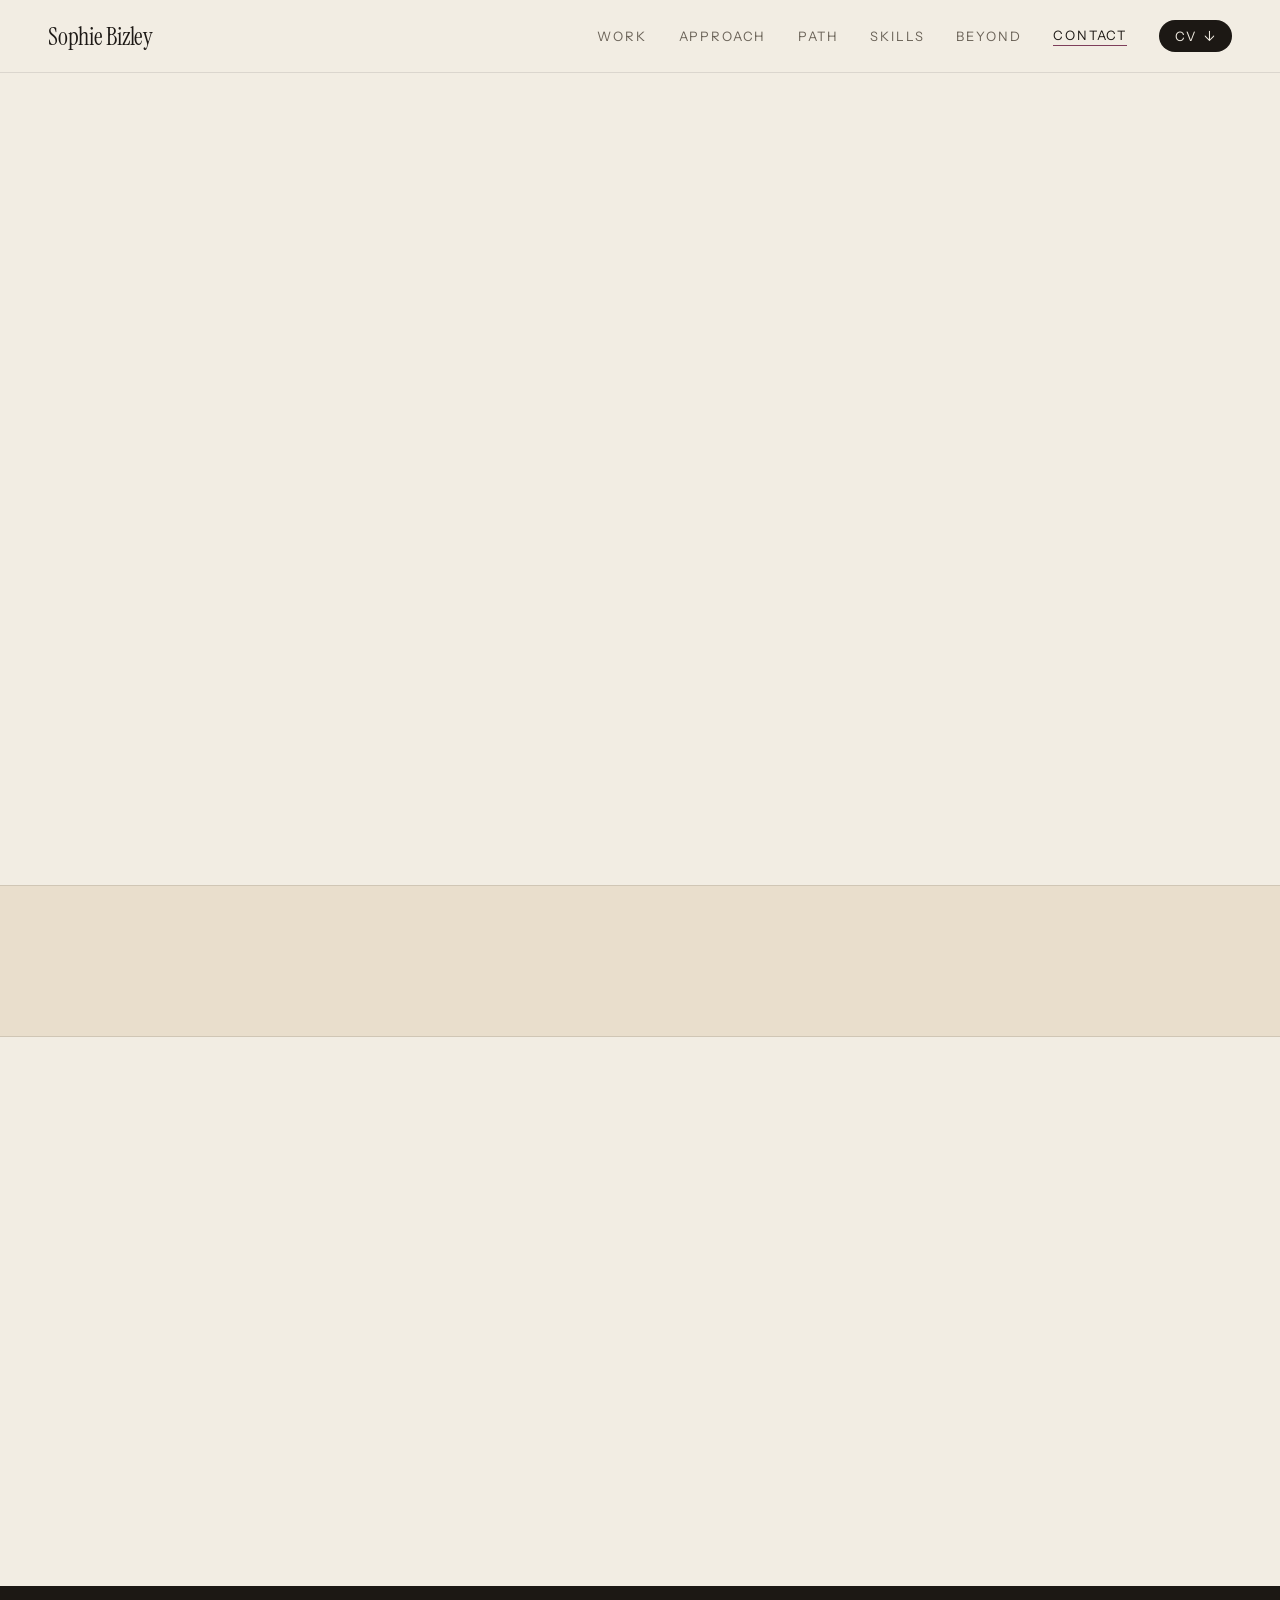
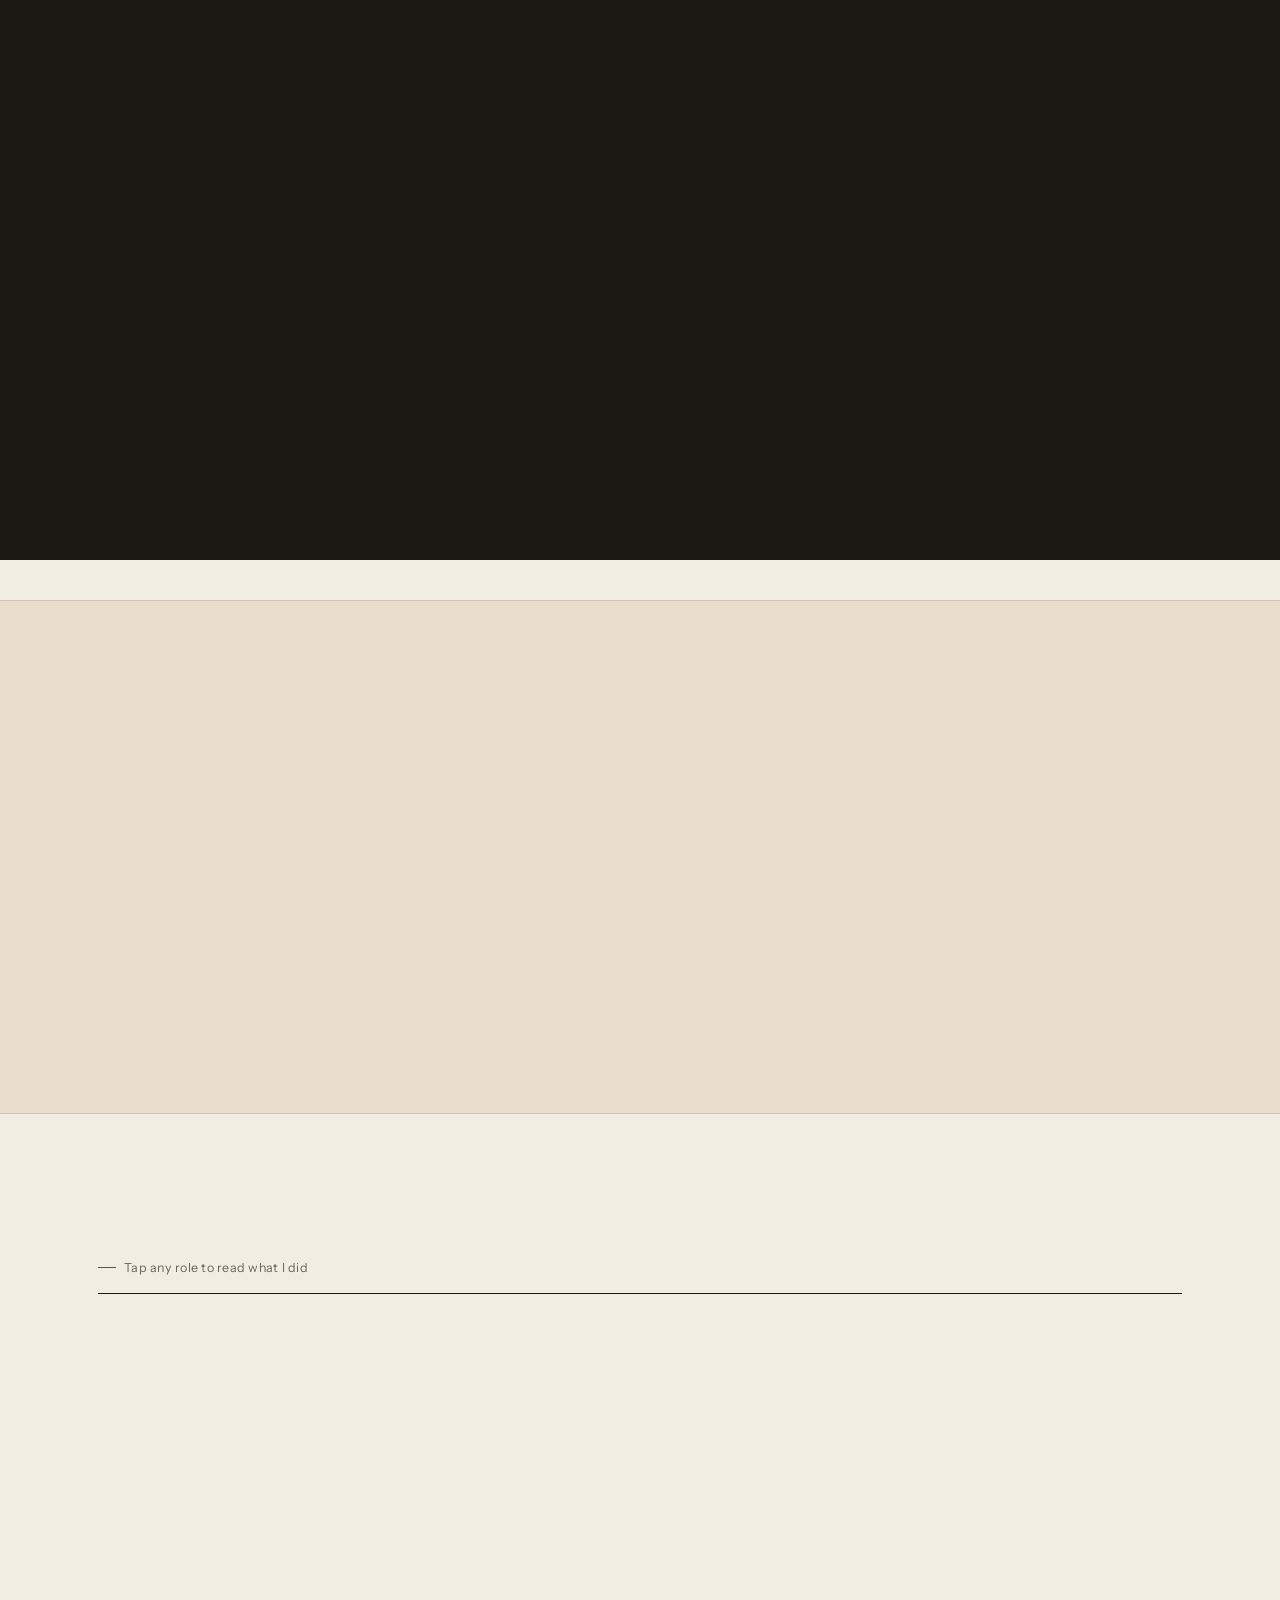
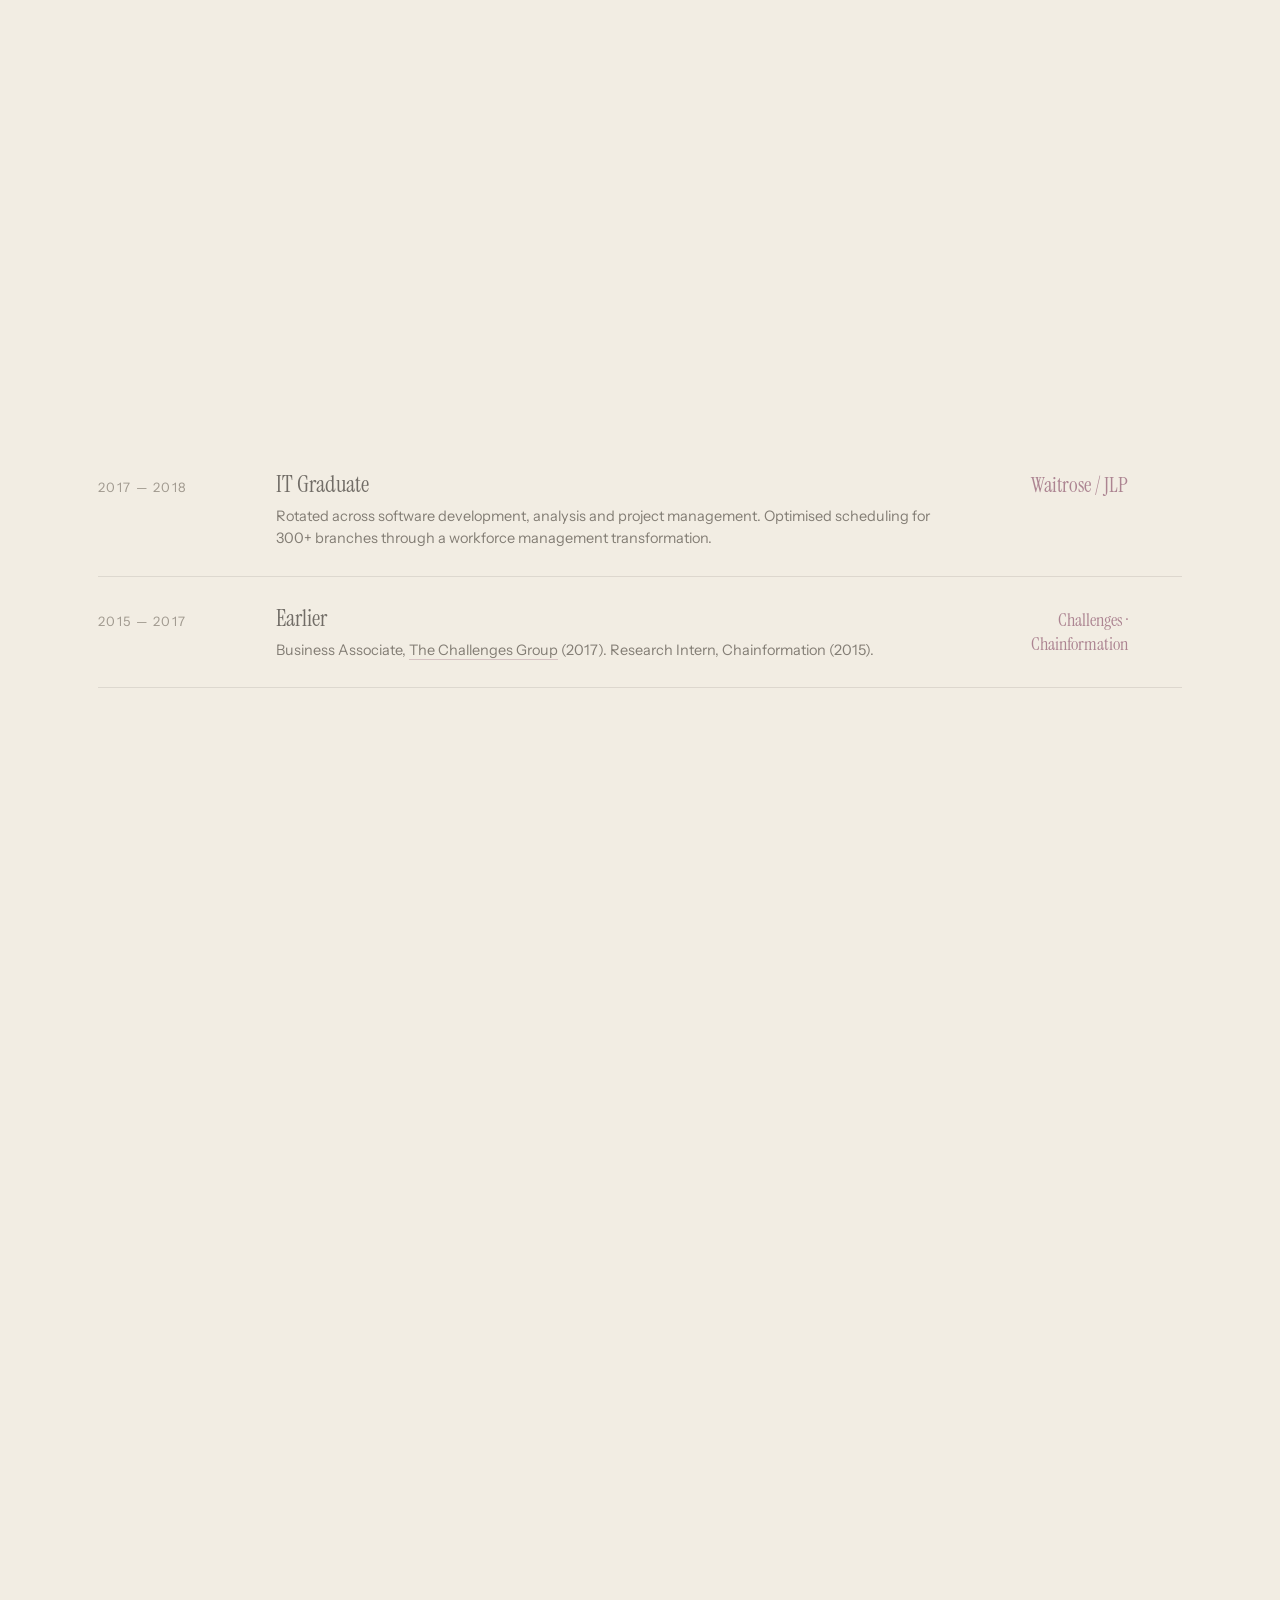
==== index.html @ ddac4167 "Add files via upload" ====
<!DOCTYPE html>
<html lang="en">
<head>
<meta charset="utf-8">
<meta name="viewport" content="width=device-width, initial-scale=1">
<title>Sophie Bizley — Senior Product Leader</title>
<meta name="description" content="Sophie Bizley — Senior Product Leader in London. 0-to-1 product, £2.4B in payment volume, £2M ARR analytics suite at Dojo.">
<link rel="icon" type="image/svg+xml" href="favicon.svg">
<link rel="stylesheet" href="style.css">
</head>
<body>

<nav class="nav">
  <a href="#top" class="brand">Sophie Bizley</a>
  <button class="burger" type="button" aria-label="Toggle menu" aria-expanded="false"><span></span></button>
  <div class="navlinks">
    <a href="#work">Work</a>
    <a href="#approach">Approach</a>
    <a href="#path">Path</a>
    <a href="#skills">Skills</a>
    <a href="#beyond">Beyond</a>
    <a href="mailto:sophierbizley@gmail.com" class="contact">Contact</a>
    <a href="Sophie-Bizley-CV.pdf" download class="cv">CV <span style="font-size:14px;line-height:1">↓</span></a>
  </div>
</nav>

<header id="top" class="wrap hero">
  <div class="eyebrow" data-reveal>
    <span class="rule"></span>
    Senior Product Leader — London, UK
  </div>
  <h1 data-reveal data-reveal-delay="80">
    I'm <a href="https://www.linkedin.com/in/sophiebizley/" target="_blank" rel="noopener">Sophie</a>, a <span class="role">Lead Product Manager</span> building <a href="#work">Dojo Intelligence</a>, an advanced benchmarking analytics suite, based in London.
  </h1>

  <div class="hero-grid">
    <div>
      <p class="hero-lede" data-reveal data-reveal-delay="160">
        Driven by a focus on collaborating with small, high-performing teams to take products from <span class="num">0-to-1</span> and scale them to definitive commercial impact. Proven track record includes launching a suite of merchant payment products that grew to <span class="num">£2.4B</span> in annual volume, alongside an insights-driven analytics suite now at <span class="num">£2M ARR</span>.
      </p>
      <div class="hero-cta" data-reveal data-reveal-delay="240">
        <a href="mailto:sophierbizley@gmail.com" class="btn btn-solid">sophierbizley@gmail.com</a>
        <a href="https://www.linkedin.com/in/sophiebizley/" target="_blank" rel="noopener" class="btn btn-outline">LinkedIn ↗</a>
        <a href="Sophie-Bizley-CV.pdf" download class="btn btn-outline">Download CV ↓</a>
      </div>
    </div>
    <div class="hero-photo" data-reveal data-reveal-delay="120">
      <img src="ref-img-00.jpg" alt="Sophie Bizley">
    </div>
  </div>
</header>

<section class="metrics-section">
  <div class="metrics">
    <div data-reveal>
      <div class="num-big num-count" data-count="163" data-suffix="%">0%</div>
      <div class="num-label">YoY net revenue growth</div>
    </div>
    <div data-reveal data-reveal-delay="80">
      <div class="num-big num-count" data-count="2.4" data-decimals="1" data-prefix="£" data-suffix="B">£0B</div>
      <div class="num-label">Annual transaction volume</div>
    </div>
    <div data-reveal data-reveal-delay="160">
      <div class="num-big num-count" data-count="2" data-prefix="£" data-suffix="M">£0M</div>
      <div class="num-label">ARR · new product tier</div>
    </div>
    <div data-reveal data-reveal-delay="240">
      <div class="num-big num-count" data-count="20" data-suffix="K+">0K+</div>
      <div class="num-label">Active users</div>
    </div>
  </div>
</section>

<section id="about" class="wrap about-section">
  <div class="two-col">
    <div data-reveal>
      <div class="about-kicker">About</div>
      <h2 class="about-title">I take ownership seriously — of the product, the team, and the number on the board.</h2>
    </div>
    <div class="about-list" data-reveal data-reveal-delay="100">
      <div class="about-row">
        <span class="k">Ownership</span>
        <p>I own my product domain end to end — accountable for the roadmap, the P&amp;L, and the squads of engineers, designers and junior PMs delivering it.</p>
      </div>
      <div class="about-row">
        <span class="k">People management</span>
        <p>I people-manage two junior PMs and work daily with onshore and offshore engineering teams — I'm as comfortable in a standup as I am in a boardroom.</p>
      </div>
      <div class="about-row">
        <span class="k">Cross-functional</span>
        <p>I build close relationships with product marketing, sales and GTM, and get in front of clients myself — I've pitched this product to convert new enterprise customers to Dojo.</p>
      </div>
      <div class="about-row">
        <span class="k">Strategy</span>
        <p>I present strategy at a company-wide level and have a direct relationship with the C-suite — I'm an operator first, someone who makes things happen rather than just plans them.</p>
      </div>
    </div>
  </div>
</section>

<section id="work" class="feature-section">
  <div class="wrap feature">
    <div data-reveal>
      <div class="eyebrow">
        <span class="rule"></span>
        Currently building
      </div>
      <h2>Dojo Intelligence Pro</h2>
      <p>An AI-first analytics suite, built 0→1 — turning raw payment and footfall data into a single view that recommends action, not just history.</p>
      <div class="feature-stats">
        <div>
          <div class="num-big num-count" data-count="2" data-prefix="£" data-suffix="M">£0M</div>
          <div class="num-label">ARR generated</div>
        </div>
        <div>
          <div class="num-big num-count" data-count="20" data-suffix="K+">0K+</div>
          <div class="num-label">Active users</div>
        </div>
        <div>
          <div class="num-big num-count" data-count="10" data-suffix="+">0+</div>
          <div class="num-label">Enterprise deals</div>
        </div>
      </div>
      <div class="feature-cta">
        <a href="intelligence-pro.html" class="btn btn-accent">Read the case study →</a>
        <span class="feature-badge">Shortlisted · Fintech New Product of the Year</span>
      </div>
    </div>
    <div class="feature-media" data-reveal data-reveal-delay="120">
      <div class="feature-media-frame">
        <img src="full-journey-hd.gif" data-gif="assets/full-journey-hd-poster.png" alt="Dojo Intelligence Pro — full journey">
      </div>
    </div>
  </div>
</section>

<section id="approach" class="approach-section">
  <div class="wrap">
    <div class="kicker" data-reveal>How I Operate</div>
    <h2 data-reveal data-reveal-delay="80">Root products in genuine customer friction. Clarify the problem space, test and validate, then ship and scale.</h2>
    <div class="approach-grid">
      <div class="approach-item" data-reveal>
        <div class="roman">I</div>
        <h3>Start with the full picture</h3>
        <p>Map out the ICP, personas, market sizing, competitor positioning and where the genuine moat sits. A sharp, data-driven problem statement keeps small, agile teams focused on exactly what is being solved and for whom.</p>
      </div>
      <div class="approach-item" data-reveal data-reveal-delay="100">
        <div class="roman">II</div>
        <h3>Get close to customers</h3>
        <p>Build rapport with merchants and sales teams to uncover the question behind the question. Deep-dive into the underlying jobs-to-be-done to uncover genuine growth opportunities.</p>
      </div>
      <div class="approach-item" data-reveal data-reveal-delay="200">
        <div class="roman">III</div>
        <h3>Experiment to conviction</h3>
        <p>Gut feel gets a hypothesis; experimentation gets a decision. Run fake door tests, A/B variants and monitor usage signals to foster a small-team culture where analytical rigour is baked in, not bolted on.</p>
      </div>
    </div>
  </div>
</section>

<section id="path" class="wrap path-section">
  <h2 data-reveal>The path so far.</h2>
  <div class="path-hint"><span class="rule"></span>Tap any role to read what I did</div>

  <div class="roles">
    <a href="intelligence-pro.html" class="role-row" data-reveal>
      <div class="role-date">2025 — Now</div>
      <div>
        <div class="role-title">Lead Product Manager</div>
        <div class="role-desc">Built the analytics product tier 0→1 — £2M ARR, 10+ enterprise deals. Research repository from scratch, OST-driven roadmap, go/no-go Signal Framework. People-manages 2 junior PMs across multiple engineering and design squads, onshore and offshore; pitches directly to enterprise clients alongside sales and GTM.</div>
      </div>
      <div class="role-company">Dojo</div>
      <div class="role-arrow">→</div>
    </a>

    <a href="order-and-pay.html" class="role-row" data-reveal>
      <div class="role-date">2022 — 2025</div>
      <div>
        <div class="role-title">Senior Product Manager</div>
        <div class="role-desc">163% YoY net revenue across three squads · £2.4B card turnover. Contextual triggers → +14% conversion. QR + post-payment experiments → +115% reviews, +140% gratuity.</div>
      </div>
      <div class="role-company">Dojo</div>
      <div class="role-arrow">→</div>
    </a>

    <a href="remote-payments.html" class="role-row" data-reveal>
      <div class="role-date">2021 — 2022</div>
      <div>
        <div class="role-title">Product Manager</div>
        <div class="role-desc">Built remote payment infrastructure 0→1 → £2.4B volume across 4 markets. Scaled payment links, virtual terminals, SDKs. Won Team of the Year and Creator awards.</div>
      </div>
      <div class="role-company">Dojo</div>
      <div class="role-arrow">→</div>
    </a>

    <a href="john-lewis.html" class="role-row" data-reveal>
      <div class="role-date">2020 — 2021</div>
      <div>
        <div class="role-title">Delivery Lead</div>
        <div class="role-desc">Integrated PayPal and BNPL into the primary e-commerce checkout. Led DevOps through a full payments re-platforming on GCP microservices.</div>
      </div>
      <div class="role-company">John Lewis</div>
      <div class="role-arrow">→</div>
    </a>

    <a href="waitrose-ventures.html" class="role-row" data-reveal>
      <div class="role-date">2018 — 2020</div>
      <div>
        <div class="role-title">Product Owner — Ventures</div>
        <div class="role-desc">Ran two parallel 0→1 ventures: an industry-first in-home delivery service, and a DTC wine tasting experience — +50% inquiry conversion, 150+ five-star Trustpilot reviews.</div>
      </div>
      <div class="role-company">Waitrose / JLP</div>
      <div class="role-arrow">→</div>
    </a>

    <div class="role-row muted" data-reveal>
      <div class="role-date">2017 — 2018</div>
      <div>
        <div class="role-title">IT Graduate</div>
        <div class="role-desc">Rotated across software development, analysis and project management. Optimised scheduling for 300+ branches through a workforce management transformation.</div>
      </div>
      <div class="role-company">Waitrose / JLP</div>
      <div></div>
    </div>

    <div class="role-row muted" data-reveal>
      <div class="role-date">2015 — 2017</div>
      <div>
        <div class="role-title">Earlier</div>
        <div class="role-desc">Business Associate, <a href="https://challengesworldwide.com/" target="_blank" rel="noopener">The Challenges Group</a> (2017). Research Intern, Chainformation (2015).</div>
      </div>
      <div class="role-company small">Challenges · Chainformation</div>
      <div></div>
    </div>
  </div>

  <div class="rec-press">
    <div data-reveal>
      <div class="list-heading">Recognition</div>
      <div>
        <div class="rec-row"><span class="star">★</span><div class="txt"><b>New Product of the Year</b> — nominated, Dojo Intelligence Pro</div></div>
        <div class="rec-row"><span class="star">★</span><div class="txt"><b>Team of the Year</b> — Dojo remote payments infrastructure</div></div>
        <div class="rec-row"><span class="star">★</span><div class="txt"><b>Creator Award</b> — Dojo</div></div>
      </div>
    </div>
    <div data-reveal data-reveal-delay="100">
      <div class="list-heading">In the Press</div>
      <div class="press-list">
        <a href="https://thepay360awards.com/2026-finalists/" target="_blank" rel="noopener" class="press-row">
          <span class="headline">Dojo Intelligence named a 2026 Pay360 finalist</span>
          <span class="src">Pay360 ↗</span>
        </a>
        <a href="https://www.restaurantonline.co.uk/Article/2026/06/15/dojo-launches-payments-intelligence-platform-for-hospitality-businesses/" target="_blank" rel="noopener" class="press-row">
          <span class="headline">Dojo launches payments intelligence platform for hospitality</span>
          <span class="src">Restaurant ↗</span>
        </a>
        <a href="https://www.thegrocer.co.uk/news/waitrose-to-deliver-and-unpack-orders-while-customers-are-out/572445.article" target="_blank" rel="noopener" class="press-row">
          <span class="headline">Waitrose to deliver and unpack orders while customers are out</span>
          <span class="src">The Grocer ↗</span>
        </a>
      </div>
    </div>
  </div>

  <div class="education" data-reveal>
    <div class="list-heading">Education</div>
    <div class="two-col" style="grid-template-columns:1fr 1fr">
      <div class="edu-row">
        <span class="mark">◦</span>
        <div class="txt"><b>BSc Economics &amp; Geography</b><br><span class="school">University of Birmingham</span></div>
      </div>
      <div class="edu-row">
        <span class="mark">◦</span>
        <div class="txt"><b>Foundation in Business Change &amp; Requirements Engineering</b><br><span class="school">BCS, The Chartered Institute for IT</span></div>
      </div>
    </div>
  </div>
</section>

<section id="skills" class="wrap skills-section">
  <div class="skills-head" data-reveal>
    <h2>Skills</h2>
    <span class="tag">Product · Commercial · Research · Leadership · AI</span>
  </div>

  <div class="skill-feature" data-reveal>
    <div>
      <div class="k">Featured</div>
      <h3>Tooling &amp; AI</h3>
      <p>First to put customer-facing AI live — building an AI-first analytics suite and the workflows behind it from the ground up.</p>
    </div>
    <div class="pills">
      <span>Claude Cowork</span>
      <span>Claude Design</span>
      <span>Figma Make</span>
      <span>Notion AI</span>
    </div>
  </div>

  <div class="skill-cols" data-reveal data-reveal-delay="100">
    <div class="skill-col">
      <h3>Product</h3>
      <div class="tags">
        <span>0-to-1 Discovery &amp; Launch</span>
        <span>Dual Product Portfolio Management</span>
        <span>Product-Led Growth</span>
        <span>Roadmap Prioritisation</span>
        <span>Go/No-Go Signal Frameworks</span>
      </div>
    </div>
    <div class="skill-col">
      <h3>Commercial</h3>
      <div class="tags">
        <span>Monetisation Strategy</span>
        <span>Tiered Pricing &amp; Packaging</span>
        <span>GTM Planning</span>
        <span>Fintech &amp; Payments</span>
        <span>B2B &amp; Consumer</span>
      </div>
    </div>
    <div class="skill-col">
      <h3>Research &amp; Data</h3>
      <div class="tags">
        <span>User Research &amp; Synthesis</span>
        <span>Opportunity Solution Trees</span>
        <span>Experimentation &amp; Conversion Optimisation</span>
        <span>Data Analytics</span>
      </div>
    </div>
    <div class="skill-col">
      <h3>Leadership</h3>
      <div class="tags">
        <span>Cross-functional Squad Leadership</span>
        <span>Stakeholder Management</span>
        <span>Line Management &amp; Coaching</span>
        <span>Agile Delivery</span>
        <span>Onshore &amp; Offshore Engineering</span>
        <span>C-Suite &amp; Company-wide Presenting</span>
        <span>GTM, Sales &amp; Product Marketing Partnership</span>
      </div>
    </div>
  </div>
</section>

<section id="beyond" class="beyond-section">
  <div class="wrap beyond-inner">
    <h2 data-reveal>Beyond work.</h2>
    <div class="beyond-grid">
      <div class="beyond-card dark" data-reveal>
        <div class="beyond-body">
          <div class="beyond-kicker">Challenge · Europe</div>
          <div class="beyond-title">Red Bull Can You Make It?</div>
          <p>Travelled Europe in one week with no money, no cards, no phone data. The only currency: cans of Red Bull. Navigate, barter and problem-solve across the continent.</p>
        </div>
        <a href="https://www.redbull.com/gb-en/events/red-bull-can-you-make-it" target="_blank" rel="noopener" class="beyond-foot">
          <span>No money · No plan · Just Red Bull</span><span>redbull.com ↗</span>
        </a>
      </div>
      <div class="beyond-card accent" data-reveal data-reveal-delay="120">
        <div class="beyond-body">
          <div class="beyond-kicker">Endurance · 125 miles</div>
          <div class="beyond-title">Devizes to Westminster Canoe Race</div>
          <p>One of the world's toughest canoe marathons — 125 miles through 77 locks, overnight, non-stop. A gruelling test of endurance, navigation and sheer bloody-mindedness.</p>
        </div>
        <a href="https://www.dwrace.co.uk/" target="_blank" rel="noopener" class="beyond-foot">
          <span>125 miles · 77 locks · non-stop</span><span>dwrace.co.uk ↗</span>
        </a>
      </div>
    </div>
  </div>
</section>

<footer class="wrap site-footer">
  <div class="footer-inner" data-reveal>
    <h2>Let's build something<br><i>from zero.</i></h2>
    <div class="footer-cta">
      <a href="mailto:sophierbizley@gmail.com" class="btn btn-solid" style="padding:15px 26px;font-size:15px">sophierbizley@gmail.com</a>
      <a href="https://www.linkedin.com/in/sophiebizley/" target="_blank" rel="noopener" class="btn btn-outline" style="padding:15px 26px;font-size:15px">LinkedIn ↗</a>
      <a href="Sophie-Bizley-CV.pdf" download class="btn btn-outline" style="padding:15px 26px;font-size:15px">Download CV ↓</a>
      <span class="btn-static">07715 392958</span>
    </div>
    <div class="footer-meta">
      <span>Sophie Bizley — Senior Product Leader</span>
      <span>London, UK</span>
      <span>© 2026</span>
    </div>
  </div>
</footer>

<script src="main.js"></script>
</body>
</html>
---- style.css ----
/* Sophie Bizley — Portfolio (Editorial Mix)
   Shared styles for the main page and all case-study pages. */

@import url('https://fonts.googleapis.com/css2?family=Instrument+Serif:ital@0;1&family=Instrument+Sans:wght@400;500;600&display=swap');

:root{
  --cream:#F2EDE3;
  --band:#E9DECC;
  --ink:#1C1814;
  --ink-soft:#3A342C;
  --muted:#6B6358;
  --muted-2:#564E43;
  --rust:#A56A52;
  --hairline:rgba(28,24,20,0.12);
  --hairline-strong:rgba(28,24,20,0.22);

  --accent:#7E3E5B;
  --accent-rgb:126,62,91;

  --serif:'Instrument Serif', Georgia, serif;
  --sans:'Instrument Sans', -apple-system, BlinkMacSystemFont, 'Segoe UI', sans-serif;
}

*{box-sizing:border-box;margin:0;padding:0}
html{scroll-behavior:smooth}
body{
  background:var(--cream);
  color:var(--ink);
  font-family:var(--sans);
  -webkit-font-smoothing:antialiased;
  min-height:100vh;
  overflow-x:hidden;
}
a{color:inherit;text-decoration:none}
img{max-width:100%}
::selection{background:var(--accent);color:var(--cream)}
a:focus-visible,button:focus-visible{outline:2px solid var(--accent);outline-offset:3px;border-radius:3px}

.hoverfade{transition:opacity .2s}
.hoverfade:hover{opacity:0.66}

/* ---------- Nav ---------- */
.nav{
  position:sticky;top:0;z-index:50;
  display:flex;align-items:center;justify-content:space-between;
  padding:20px 48px;
  background:rgba(242,237,227,0.82);
  backdrop-filter:blur(10px);
  border-bottom:1px solid rgba(28,24,20,0.1);
}
.nav-cs{padding:18px 48px}
.nav .brand{font-family:var(--serif);font-size:24px;letter-spacing:-0.01em}
.nav-cs .brand{font-size:22px}
.nav .back{display:inline-flex;align-items:center;gap:8px;font-size:13px;text-transform:uppercase;letter-spacing:0.12em;color:var(--muted);transition:color .2s}
.nav .back:hover{color:var(--accent)}

.burger{display:none;background:none;border:1px solid rgba(28,24,20,0.3);border-radius:10px;width:42px;height:42px;align-items:center;justify-content:center;cursor:pointer;color:var(--ink);padding:0}
.burger span{position:relative;display:block;width:18px;height:2px;background:var(--ink);transition:transform .3s,opacity .3s}
.burger span::before,.burger span::after{content:"";position:absolute;left:0;width:18px;height:2px;background:var(--ink);transition:transform .3s,opacity .3s}
.burger span::before{top:-6px}
.burger span::after{top:6px}
.burger.open span{background:transparent}
.burger.open span::before{transform:translateY(6px) rotate(45deg)}
.burger.open span::after{transform:translateY(-6px) rotate(-45deg)}

.navlinks{display:flex;align-items:center;gap:32px;font-size:13px;text-transform:uppercase;letter-spacing:0.14em;color:var(--muted)}
.navlinks a{transition:color .2s}
.navlinks a:hover{color:var(--accent)}
.navlinks .contact{color:var(--ink);border-bottom:1px solid var(--accent);padding-bottom:2px}
.navlinks .cv{display:inline-flex;align-items:center;gap:7px;padding:8px 16px;background:var(--ink);color:var(--cream);border-radius:999px;letter-spacing:0.1em;transition:background .2s}
.navlinks .cv:hover{background:var(--accent)}

/* ---------- Buttons ---------- */
.btn{display:inline-flex;align-items:center;gap:8px;border-radius:999px;font-size:14px;transition:background .2s,border-color .2s,color .2s,opacity .2s}
.btn-solid{padding:12px 22px;background:var(--ink);color:var(--cream)}
.btn-solid:hover{background:var(--accent)}
.btn-outline{padding:12px 22px;border:1px solid rgba(28,24,20,0.3);color:var(--ink)}
.btn-outline:hover{border-color:var(--accent);color:var(--accent)}
.btn-accent{padding:13px 24px;background:var(--accent);color:var(--cream)}
.btn-accent:hover{opacity:0.85}
.btn-static{padding:15px 26px;border:1px solid rgba(28,24,20,0.3);color:var(--muted);font-size:15px;border-radius:999px}

/* ---------- Section rhythm ---------- */
.wrap{max-width:1180px;margin:0 auto;padding-left:48px;padding-right:48px}
.wrap-narrow{max-width:1080px;margin:0 auto;padding-left:48px;padding-right:48px}

/* ---------- Hero (index) ---------- */
.hero{padding:90px 48px 60px}
.eyebrow{display:flex;align-items:center;gap:14px;font-size:13px;text-transform:uppercase;letter-spacing:0.16em;color:var(--muted)}
.eyebrow .rule{width:30px;height:1px;background:var(--accent);display:block}
.hero h1{
  margin-top:26px;font-family:var(--serif);font-weight:400;
  font-size:clamp(32px,4.4vw,58px);line-height:1.15;letter-spacing:-0.015em;
  text-wrap:balance;max-width:900px;
}
.hero h1 a{font-style:italic;color:var(--accent);border-bottom:1px solid rgba(var(--accent-rgb),0.4);transition:opacity .2s}
.hero h1 a:hover{opacity:0.6}
.hero h1 .role{font-style:italic}

.hero-grid{margin-top:26px;display:grid;grid-template-columns:1fr 300px;gap:56px;align-items:start}
.hero-lede{font-size:19px;line-height:1.62;color:var(--ink-soft);max-width:580px}
.hero-lede .num{font-family:var(--serif);color:var(--accent)}
.hero-cta{margin-top:34px;display:flex;flex-wrap:wrap;gap:10px}

.hero-photo{position:relative}
.hero-photo img{width:100%;aspect-ratio:3/4;object-fit:cover;object-position:center 10%;border-radius:14px;display:block;filter:grayscale(12%)}
.hero-photo::after{content:"";position:absolute;inset:0;border-radius:14px;border:1px solid rgba(var(--accent-rgb),0.35);pointer-events:none}

/* ---------- Metrics band ---------- */
.metrics-section{border-top:1px solid var(--hairline);border-bottom:1px solid var(--hairline);background:var(--band)}
.metrics{max-width:1180px;margin:0 auto;display:grid;grid-template-columns:repeat(4,1fr)}
.metrics > div{padding:34px 40px;border-right:1px solid var(--hairline)}
.metrics > div:last-child{border-right:none}
.num-big{font-family:var(--serif);font-size:46px;color:var(--accent);line-height:1}
.num-label{margin-top:6px;font-size:12px;text-transform:uppercase;letter-spacing:0.1em;color:var(--muted)}

/* ---------- About ---------- */
.about-section{padding:64px 48px}
.two-col{display:grid;grid-template-columns:0.85fr 1.15fr;gap:56px;align-items:start}
.about-kicker{font-size:13px;text-transform:uppercase;letter-spacing:0.16em;color:var(--rust)}
.about-title{margin-top:16px;font-family:var(--serif);font-size:clamp(26px,3.2vw,36px);line-height:1.2;font-weight:400;font-style:italic}
.about-list{display:flex;flex-direction:column}
.about-row{display:flex;gap:16px;align-items:baseline;padding:16px 0;border-top:1px solid rgba(28,24,20,0.2)}
.about-row:last-child{border-bottom:1px solid rgba(28,24,20,0.2)}
.about-row .k{font-family:var(--serif);font-size:14px;color:var(--accent);width:132px;flex-shrink:0;text-transform:uppercase;letter-spacing:0.08em}
.about-row p{font-size:15px;line-height:1.6;color:var(--ink-soft)}

/* ---------- Feature (Currently building) ---------- */
.feature-section{background:var(--ink);color:var(--cream);border-bottom:1px solid var(--hairline)}
.feature{padding:74px 48px;display:grid;grid-template-columns:1fr 1.12fr;gap:56px;align-items:center}
.feature .eyebrow{color:rgba(242,237,227,0.6)}
.feature .eyebrow .rule{width:26px}
.feature h2{margin-top:20px;font-family:var(--serif);font-size:clamp(34px,4.6vw,60px);line-height:1.04;font-weight:400}
.feature p{margin-top:18px;font-size:17px;line-height:1.66;color:rgba(242,237,227,0.82);max-width:520px}
.feature-stats{margin-top:30px;display:flex;flex-wrap:wrap;gap:34px}
.feature-stats .num-big{font-size:40px}
.feature-stats .num-label{color:rgba(242,237,227,0.6)}
.feature-cta{margin-top:34px;display:flex;gap:12px;flex-wrap:wrap}
.feature-badge{display:inline-flex;align-items:center;gap:8px;padding:13px 24px;border:1px solid rgba(242,237,227,0.28);border-radius:999px;font-size:13px;color:rgba(242,237,227,0.7)}
.feature-media{display:flex;justify-content:center;align-items:center}
.feature-media-frame{border-radius:26px;overflow:hidden;border:1px solid rgba(var(--accent-rgb),0.4);box-shadow:0 24px 60px rgba(0,0,0,0.45);background:#0a2622;max-height:560px;aspect-ratio:1258/1922}
.feature-media-frame img{height:560px;width:auto;display:block}

/* ---------- Approach ---------- */
.approach-section{background:var(--band);color:var(--ink);margin-top:40px;border-top:1px solid var(--hairline);border-bottom:1px solid var(--hairline)}
.approach-section .kicker{font-size:13px;text-transform:uppercase;letter-spacing:0.16em;color:var(--rust)}
.approach-section h2{margin-top:18px;max-width:920px;font-family:var(--serif);font-size:clamp(30px,4.6vw,56px);line-height:1.08;font-weight:400}
.approach-grid{margin-top:56px;display:grid;grid-template-columns:repeat(3,1fr);gap:44px}
.approach-item{border-top:1px solid var(--hairline-strong);padding-top:22px}
.approach-item .roman{font-family:var(--serif);font-size:30px;color:var(--accent)}
.approach-item h3{margin-top:12px;font-family:var(--serif);font-size:24px;font-weight:400}
.approach-item p{margin-top:12px;font-size:15px;line-height:1.65;color:var(--muted-2)}

/* ---------- Path (experience timeline) ---------- */
.path-section{padding:56px 48px}
.path-section h2{font-family:var(--serif);font-size:clamp(30px,4.6vw,56px);letter-spacing:-0.01em;font-weight:400}
.path-hint{margin-top:18px;font-size:12.5px;color:var(--muted);letter-spacing:0.02em;display:flex;align-items:center;gap:8px}
.path-hint .rule{width:18px;height:1px;background:var(--accent);display:block}
.roles{margin-top:18px;border-top:1.5px solid var(--ink)}
.role-row{display:grid;grid-template-columns:150px 1fr 132px 26px;gap:28px;padding:26px 0;border-bottom:1px solid rgba(28,24,20,0.16);align-items:baseline;transition:opacity .2s}
a.role-row:hover{opacity:0.66}
.role-row.muted{opacity:0.6}
.role-date{font-size:13px;text-transform:uppercase;letter-spacing:0.1em;color:var(--muted)}
.role-title{font-family:var(--serif);font-size:23px;font-weight:400}
.role-desc{margin-top:6px;font-size:14.5px;color:var(--ink-soft);line-height:1.55}
.role-desc a{border-bottom:1px solid rgba(var(--accent-rgb),0.4);transition:opacity .2s}
.role-desc a:hover{opacity:0.6}
.role-company{font-family:var(--serif);font-size:21px;color:var(--accent);text-align:right}
.role-company.small{font-size:18px}
.role-arrow{justify-self:end;align-self:center;font-family:var(--serif);font-size:22px;color:var(--accent)}

.rec-press{margin-top:64px;display:grid;grid-template-columns:1fr 1fr;gap:56px}
.list-heading{font-size:13px;text-transform:uppercase;letter-spacing:0.14em;color:var(--muted);border-bottom:1px solid rgba(28,24,20,0.2);padding-bottom:12px}
.rec-row{display:flex;gap:14px;align-items:baseline;padding:14px 0;border-bottom:1px solid var(--hairline)}
.rec-row:last-child{border-bottom:none}
.rec-row .star{font-family:var(--serif);font-size:18px;color:var(--accent)}
.rec-row .txt{font-size:15px;color:var(--ink-soft)}
.rec-row .txt b{color:var(--ink);font-weight:500}
.press-list{margin-top:8px}
.press-row{display:flex;align-items:baseline;justify-content:space-between;gap:18px;padding:14px 0;border-bottom:1px solid var(--hairline);transition:opacity .2s}
.press-row:last-child{border-bottom:none}
.press-row:hover{opacity:0.6}
.press-row .headline{font-size:15px;color:var(--ink-soft);font-family:var(--serif);font-style:italic}
.press-row .src{font-size:12px;color:var(--muted);white-space:nowrap}

.education{margin-top:56px}
.edu-row{display:flex;gap:14px;align-items:baseline;padding:14px 0}
.edu-row .mark{font-family:var(--serif);font-size:18px;color:var(--accent)}
.edu-row .txt{font-size:15px;color:var(--ink-soft)}
.edu-row .txt b{color:var(--ink);font-weight:500}
.edu-row .school{font-size:13.5px;color:var(--muted)}

/* ---------- Skills ---------- */
.skills-section{padding:36px 48px 88px}
.skills-head{display:flex;align-items:baseline;justify-content:space-between;border-bottom:1.5px solid var(--ink);padding-bottom:18px}
.skills-head h2{font-family:var(--serif);font-size:clamp(30px,4.6vw,52px);letter-spacing:-0.01em;font-weight:400}
.skills-head .tag{font-size:13px;text-transform:uppercase;letter-spacing:0.14em;color:var(--muted)}

.skill-feature{margin-top:40px;background:var(--accent);border-radius:16px;padding:40px;color:var(--cream);display:grid;grid-template-columns:300px 1fr;gap:40px;align-items:start}
.skill-feature .k{font-size:12px;text-transform:uppercase;letter-spacing:0.16em;color:rgba(242,237,227,0.7)}
.skill-feature h3{margin-top:12px;font-family:var(--serif);font-size:34px;font-weight:400;line-height:1.05}
.skill-feature p{margin-top:14px;font-size:14.5px;line-height:1.6;color:rgba(242,237,227,0.82)}
.skill-feature .pills{display:flex;flex-wrap:wrap;gap:10px;align-self:center}
.skill-feature .pills span{padding:9px 16px;background:var(--cream);color:var(--accent);border-radius:999px;font-size:14px;font-weight:500}

.skill-cols{margin-top:24px;display:grid;grid-template-columns:repeat(2,1fr);gap:28px 56px}
.skill-col{border-top:1px solid rgba(28,24,20,0.2);padding-top:20px}
.skill-col h3{font-family:var(--serif);font-size:22px;font-weight:400;color:var(--accent)}
.skill-col .tags{margin-top:14px;display:flex;flex-wrap:wrap;gap:8px}
.skill-col .tags span{padding:7px 13px;background:var(--band);border-radius:999px;font-size:13.5px;color:var(--ink-soft)}

/* ---------- Beyond work ---------- */
.beyond-section{background:var(--band);border-top:1px solid var(--hairline);border-bottom:1px solid var(--hairline)}
.beyond-inner{padding:80px 48px}
.beyond-inner h2{font-family:var(--serif);font-size:clamp(30px,4.6vw,52px);letter-spacing:-0.01em;font-weight:400}
.beyond-grid{margin-top:42px;display:grid;grid-template-columns:1fr 1fr;gap:24px}
.beyond-card{border-radius:14px;overflow:hidden;display:flex;flex-direction:column}
.beyond-card.dark{background:var(--ink)}
.beyond-card.accent{background:var(--accent)}
.beyond-body{padding:34px 36px;flex:1}
.beyond-kicker{font-size:11px;text-transform:uppercase;letter-spacing:0.12em;color:rgba(255,255,255,0.55);margin-bottom:14px}
.beyond-title{font-family:var(--serif);font-size:34px;color:#fff;line-height:1.05;font-style:italic}
.beyond-body p{margin-top:16px;font-size:14.5px;color:rgba(255,255,255,0.82);line-height:1.7}
.beyond-foot{padding:18px 36px;border-top:1px solid rgba(255,255,255,0.2);display:flex;justify-content:space-between;align-items:center;font-size:12px;color:rgba(255,255,255,0.8)}

/* ---------- Footer / contact ---------- */
.site-footer{padding:64px 48px 56px}
.footer-inner{border-top:1.5px solid var(--ink);padding-top:60px}
.footer-inner h2{font-family:var(--serif);font-size:clamp(44px,9vw,124px);line-height:0.96;letter-spacing:-0.02em;font-weight:400}
.footer-inner h2 i{font-style:italic;color:var(--accent)}
.footer-cta{margin-top:44px;display:flex;flex-wrap:wrap;gap:12px}
.footer-meta{margin-top:60px;display:flex;justify-content:space-between;flex-wrap:wrap;gap:14px;font-size:13px;color:var(--muted);text-transform:uppercase;letter-spacing:0.08em}

/* ---------- Case study pages ---------- */
.cs-hero{max-width:1080px;margin:0 auto;padding:72px 48px 40px}
.cs-hero .eyebrow{gap:12px}
.cs-hero .eyebrow .rule{width:26px}
.cs-hero h1{margin-top:22px;font-family:var(--serif);font-size:clamp(40px,6vw,84px);line-height:1.02;letter-spacing:-0.02em;font-weight:400}
.cs-hero.wide h1{font-size:clamp(38px,5.6vw,76px);line-height:1.04}
.cs-hero .lede{margin-top:24px;font-size:20px;line-height:1.6;color:var(--ink-soft);max-width:680px}
.cs-hero.wide .lede{max-width:700px}
.cs-stats{margin-top:34px;display:flex;flex-wrap:wrap;gap:40px;border-top:1px solid rgba(28,24,20,0.18);padding-top:26px}
.cs-stats .num-big{font-size:38px}
.cs-num-italic{font-family:var(--serif);font-size:38px;color:var(--accent);line-height:1;font-style:italic}

.cs-imagerow{max-width:1180px;margin:14px auto 0;padding:0 48px}
.cs-imagerow-caption{font-size:12px;text-transform:uppercase;letter-spacing:0.1em;color:var(--muted);margin-bottom:14px;text-align:center}
.cs-cards-3{display:grid;grid-template-columns:repeat(3,1fr);gap:24px;max-width:1180px;margin:0 auto}
.cs-card-white{background:#fff;border:1px solid rgba(28,24,20,0.14);border-radius:16px;overflow:hidden}
.cs-card-white img{width:100%;display:block}

.cs-phones{background:var(--band);border:1px solid rgba(28,24,20,0.14);border-radius:16px;padding:38px 28px;display:grid;grid-template-columns:repeat(4,1fr);gap:18px;align-items:end}
.cs-phone-col{display:flex;flex-direction:column;align-items:center;gap:12px}
.cs-phone{position:relative;width:100%;max-width:150px;border-radius:24px;border:4px solid var(--ink);overflow:hidden;background:#f5f2ed}
.cs-phone::before{content:"";position:absolute;top:0;left:50%;transform:translateX(-50%);width:58px;height:13px;background:var(--ink);border-radius:0 0 9px 9px;z-index:2}
.cs-phone img{width:100%;display:block;border-radius:20px}
.cs-phone-caption{font-size:11px;color:var(--muted);text-align:center;letter-spacing:0.04em}

.cs-statpanel{background:var(--ink);border-radius:18px;padding:64px 56px;display:grid;grid-template-columns:1fr auto;gap:32px;align-items:center;overflow:hidden}
.cs-statpanel .k{font-size:12px;text-transform:uppercase;letter-spacing:0.16em;color:rgba(242,237,227,0.55)}
.cs-statpanel .big{font-family:var(--serif);font-size:clamp(64px,11vw,150px);line-height:0.9;color:var(--accent);letter-spacing:-0.02em}
.cs-statpanel .sub{margin-top:10px;font-size:16px;color:rgba(242,237,227,0.8)}
.cs-statpanel .rails{display:flex;flex-direction:column;gap:20px;min-width:180px}
.cs-statpanel .rail{border-top:1px solid rgba(242,237,227,0.2);padding-top:12px}
.cs-statpanel .rail-label{font-family:var(--serif);font-size:22px;color:var(--cream)}
.cs-statpanel .rail-label a{border-bottom:1px solid rgba(242,237,227,0.35);transition:opacity .2s}
.cs-statpanel .rail-label a:hover{opacity:0.65}

.cs-imagepair{display:grid;grid-template-columns:repeat(2,1fr);gap:24px;max-width:760px;margin:0 auto}
.cs-imagepanel{background:var(--band);border:1px solid rgba(28,24,20,0.14);border-radius:16px;padding:28px;display:flex;flex-direction:column}
.cs-imagepanel .frame{height:340px;width:fit-content;margin:0 auto;display:flex;align-items:center;justify-content:center}
.cs-imagepanel .frame img{max-height:100%;max-width:100%;border-radius:22px;border:4px solid var(--ink);object-fit:contain}
.cs-imagepanel .cap{margin-top:16px;text-align:center;font-size:13px;color:var(--muted-2)}

.cs-section{max-width:1080px;margin:0 auto;padding:84px 48px 0}
.cs-section.tight{padding-top:36px}
.cs-section.mid{padding-top:78px}
.cs-section-head{display:flex;align-items:baseline;gap:16px;border-bottom:1.5px solid var(--ink);padding-bottom:16px}
.cs-section-head .idx{font-family:var(--serif);font-size:22px;color:var(--accent)}
.cs-section-head h2{font-family:var(--serif);font-size:clamp(26px,3.4vw,38px);letter-spacing:-0.01em;font-weight:400}
.cs-section-head .chip{font-size:11px;text-transform:uppercase;letter-spacing:0.12em;color:var(--cream);background:var(--ink);padding:5px 10px;border-radius:999px}

.cs-problem{margin-top:34px;display:grid;grid-template-columns:0.9fr 1.1fr;gap:56px;align-items:start}
.cs-problem-statement{font-family:var(--serif);font-size:clamp(24px,2.8vw,32px);line-height:1.2;font-style:italic;color:var(--ink)}
.cs-problem-body{font-size:16px;line-height:1.72;color:var(--ink-soft);display:flex;flex-direction:column;gap:16px}
.cs-problem-body b{color:var(--ink)}

.cs-approach-grid{margin-top:38px;display:grid;grid-template-columns:repeat(3,1fr);gap:40px}
.cs-approach-item{border-top:1px solid rgba(28,24,20,0.22);padding-top:20px}
.cs-approach-item .roman{font-family:var(--serif);font-size:26px;color:var(--accent)}
.cs-approach-item h3{margin-top:10px;font-family:var(--serif);font-size:22px;font-weight:400}
.cs-approach-item p{margin-top:10px;font-size:14.5px;line-height:1.66;color:var(--muted-2)}
.cs-approach-item .cta{margin-top:14px;display:inline-flex;align-items:center;gap:7px;font-size:13px;letter-spacing:0.04em;color:var(--accent);border-bottom:1px solid rgba(var(--accent-rgb),0.4);padding-bottom:2px;transition:opacity .2s}
.cs-approach-item .cta:hover{opacity:0.65}
.cs-approach-item .note{margin-top:14px;font-size:13px;letter-spacing:0.04em;color:var(--muted);font-style:italic}

.cs-practice-kicker{font-size:13px;text-transform:uppercase;letter-spacing:0.14em;color:var(--rust)}
.cs-practice-grid{margin-top:24px;display:grid;grid-template-columns:repeat(3,1fr);gap:34px}
.cs-practice-item{border-top:1px solid rgba(28,24,20,0.2);padding-top:18px}
.cs-practice-item .cat{font-size:11px;text-transform:uppercase;letter-spacing:0.1em;color:var(--rust);margin-bottom:10px}
.cs-practice-item .title{font-family:var(--serif);font-size:21px;font-style:italic;line-height:1.2;margin-bottom:12px}
.cs-practice-item p{font-size:13.5px;line-height:1.65;color:var(--muted-2)}

.cs-quote{border-top:1px solid rgba(28,24,20,0.22);padding-top:36px}
.cs-quote .mark{font-family:var(--serif);font-size:44px;color:var(--accent);line-height:0.6}
.cs-quote p{margin-top:6px;font-family:var(--serif);font-size:clamp(24px,2.8vw,32px);line-height:1.32;font-style:italic;color:var(--ink);max-width:820px}
.cs-quote .attr{margin-top:22px;font-size:13px;letter-spacing:0.04em;color:var(--muted)}

.cs-imagery-band{max-width:1180px;margin:0 auto;padding:64px 48px 0}
.cs-imagery-2{display:grid;grid-template-columns:1fr 1fr;gap:24px;align-items:stretch}
.cs-imagery-card{background:var(--band);border-radius:16px;padding:28px;display:flex;flex-direction:column}
.cs-imagery-card .thumb{height:240px;max-width:340px;margin:0 auto;display:flex;align-items:center;justify-content:center;background:#fff;border:1px solid rgba(28,24,20,0.14);border-radius:16px;padding:20px}
.cs-imagery-card .thumb.plain{background:none;border:none;padding:0}
.cs-imagery-card .thumb img{width:100%;display:block}
.cs-imagery-card .cap{margin-top:16px}
.cs-imagery-card .cap-title{font-size:12px;font-weight:600;color:var(--ink);margin-bottom:4px}
.cs-imagery-card .cap p{font-size:12.5px;color:var(--muted);line-height:1.6}
.cs-phone-frame{width:120px;flex-shrink:0;aspect-ratio:120/250;border-radius:22px;border:4px solid var(--ink);overflow:hidden;background:#0a2622}
.cs-phone-frame img{width:100%;height:100%;object-fit:contain;display:block}

.cs-projection{margin-top:24px;background:#0F332C;border-radius:16px;padding:28px;display:flex;flex-direction:column;gap:12px}
.cs-projection img{width:100%;max-width:640px;margin:0 auto;display:block}
.cs-projection .cap{text-align:center}
.cs-projection .cap-title{font-size:12px;font-weight:600;color:var(--cream);margin-bottom:4px}
.cs-projection .cap p{font-size:12.5px;color:rgba(242,237,227,0.7);line-height:1.6;max-width:520px;margin:0 auto}

.cs-tradeoffs p.lede{margin-top:26px;font-size:16px;line-height:1.7;color:var(--ink-soft);max-width:620px}
.cs-tradeoff-list{margin-top:30px;display:flex;flex-direction:column}
.cs-tradeoff{display:grid;grid-template-columns:1.1fr 1fr 1fr;gap:32px;align-items:start;padding:26px 0;border-top:1px solid rgba(28,24,20,0.22)}
.cs-tradeoff:last-child{border-bottom:1px solid rgba(28,24,20,0.22)}
.cs-tradeoff .call{font-family:var(--serif);font-size:22px;line-height:1.2;color:var(--ink)}
.cs-tradeoff .lbl{font-size:11px;text-transform:uppercase;letter-spacing:0.1em;color:var(--rust);margin-bottom:5px}
.cs-tradeoff p{font-size:13.5px;line-height:1.6;color:var(--muted-2)}

.cs-outcome{margin-top:34px;display:grid;grid-template-columns:1.1fr 0.9fr;gap:56px;align-items:start}
.cs-outcome-body{font-size:16px;line-height:1.72;color:var(--ink-soft);display:flex;flex-direction:column;gap:16px}
.cs-outcome-body span.hi{color:var(--ink)}
.cs-outcome-stats{display:flex;flex-direction:column;gap:24px}
.cs-outcome-grid{display:grid;grid-template-columns:1fr 1fr;gap:24px}
.cs-outcome-stat{border-top:1px solid rgba(28,24,20,0.22);padding-top:14px}
.cs-outcome-stat .v{font-family:var(--serif);font-size:34px;color:var(--accent)}
.cs-outcome-stat .l{font-size:12px;color:var(--muted);margin-top:4px}
.cs-outcome-credential{display:flex;align-items:center;gap:12px;border-top:1px solid rgba(28,24,20,0.22);padding-top:14px}
.cs-outcome-credential .star{font-family:var(--serif);font-size:22px;color:var(--accent);font-style:italic}
.cs-outcome-credential .txt{font-size:12px;color:var(--muted);line-height:1.5}
.cs-outcome-bullets{margin:0;padding-left:20px;font-size:15px;line-height:1.6;color:var(--ink-soft);display:flex;flex-direction:column;gap:14px}

.cs-press{max-width:1080px;margin:0 auto;padding:56px 48px 0}

.cs-footer{max-width:1080px;margin:64px auto 0;padding:0 48px 64px}
.cs-footer.wide{margin-top:96px}
.cs-next{display:flex;align-items:center;justify-content:space-between;gap:24px;border-top:1.5px solid var(--ink);border-bottom:1px solid rgba(28,24,20,0.16);padding:30px 0;transition:opacity .2s}
.cs-next:hover{opacity:0.62}
.cs-next .k{font-size:12px;text-transform:uppercase;letter-spacing:0.12em;color:var(--muted)}
.cs-next .title{margin-top:6px;font-family:var(--serif);font-size:30px;font-weight:400}
.cs-next .arrow{font-family:var(--serif);font-size:30px;color:var(--accent)}
.cs-footer-row{margin-top:40px;display:flex;flex-wrap:wrap;align-items:center;justify-content:space-between;gap:18px}

/* ---------- Venture (Waitrose) ---------- */
.venture-banner{max-width:1180px;margin:14px auto 0;padding:0 48px}
.venture-banner.v2{margin-top:96px}
.venture-banner-inner{border-radius:18px;padding:56px 48px;display:flex;flex-direction:column;gap:14px}
.venture-banner-inner.v1{background:var(--ink)}
.venture-banner-inner.v2{background:#5C1F2E}
.venture-banner .k{font-size:12px;text-transform:uppercase;letter-spacing:0.16em;color:rgba(242,237,227,0.55)}
.venture-banner .title{font-family:var(--serif);font-size:clamp(28px,4vw,48px);line-height:1.12;color:var(--cream);font-style:italic;max-width:880px}
.venture-banner .sub{margin-top:6px;font-size:15px;color:rgba(242,237,227,0.75);max-width:620px}

/* ---------- Reveal / reduced motion ---------- */
[data-reveal]{opacity:0;transform:translateY(34px);transition:opacity .8s cubic-bezier(.22,.61,.36,1),transform .8s cubic-bezier(.22,.61,.36,1);will-change:opacity,transform}
[data-reveal].is-visible{opacity:1;transform:none}
@media (prefers-reduced-motion: reduce){
  [data-reveal]{opacity:1 !important;transform:none !important;transition:none !important}
}

/* ---------- Responsive ---------- */
@media (max-width:900px){
  .nav{padding:16px 22px;position:sticky}
  .burger{display:inline-flex}
  .navlinks{
    position:absolute;top:100%;left:0;right:0;flex-direction:column;align-items:stretch;gap:0;
    background:rgba(242,237,227,0.98);backdrop-filter:blur(10px);border-bottom:1px solid rgba(28,24,20,0.12);
    padding:6px 22px 16px;max-height:0;overflow:hidden;transition:max-height .32s ease;
    text-transform:none;letter-spacing:0.04em;
  }
  .navlinks.open{max-height:460px}
  .navlinks > a{padding:14px 2px;font-size:16px;border-bottom:1px solid rgba(28,24,20,0.08)}
  .navlinks > a:last-child{margin-top:12px;justify-content:center;border-bottom:none}

  .wrap,.wrap-narrow,.hero,.about-section,.feature,.approach-section .wrap,.path-section,.skills-section,.beyond-inner,.site-footer{
    padding-left:22px !important;padding-right:22px !important;
  }

  .hero-grid{grid-template-columns:1fr !important;gap:36px !important;margin-top:38px !important}
  .hero-photo{max-width:300px;margin:0 auto}

  .metrics{grid-template-columns:repeat(2,1fr) !important}
  .metrics > div{padding:24px 22px !important;border-right:none !important;border-bottom:1px solid var(--hairline)}
  .metrics > div:nth-child(odd){border-right:1px solid var(--hairline) !important}

  .feature{grid-template-columns:1fr !important;gap:40px !important;padding:52px 22px !important}

  .approach-grid{grid-template-columns:1fr !important;gap:30px !important;margin-top:40px !important}

  .role-row{grid-template-columns:1fr !important;gap:5px !important;padding:22px 0 !important}
  .role-row .role-company{text-align:left !important;font-size:15px !important;order:-1;opacity:0.8}
  .role-row .role-arrow{display:none !important}

  .two-col,.rec-press,.education .two-col{grid-template-columns:1fr !important;gap:34px !important}

  .skill-feature{grid-template-columns:1fr !important;gap:24px !important;padding:32px 26px !important}
  .skill-cols{grid-template-columns:1fr !important;gap:26px !important}

  .beyond-grid{grid-template-columns:1fr !important}

  .cs-hero,.cs-section,.cs-imagerow,.cs-press,.cs-footer,.cs-imagery-band{padding-left:22px !important;padding-right:22px !important}
  .cs-problem,.cs-outcome{grid-template-columns:1fr !important;gap:32px !important}
  .cs-approach-grid,.cs-practice-grid{grid-template-columns:1fr !important;gap:30px !important}
  .cs-tradeoff{grid-template-columns:1fr !important;gap:12px !important}
  .cs-cards-3{grid-template-columns:1fr !important}
  .cs-phones{grid-template-columns:repeat(2,1fr) !important}
  .cs-imagery-2,.cs-imagepair{grid-template-columns:1fr !important}
  .cs-statpanel{grid-template-columns:1fr !important;padding:40px 28px !important}
  .cs-outcome-grid{grid-template-columns:1fr 1fr !important}
}
@media (max-width:560px){
  .metrics{grid-template-columns:1fr !important}
  .metrics > div:nth-child(odd){border-right:none !important}
}
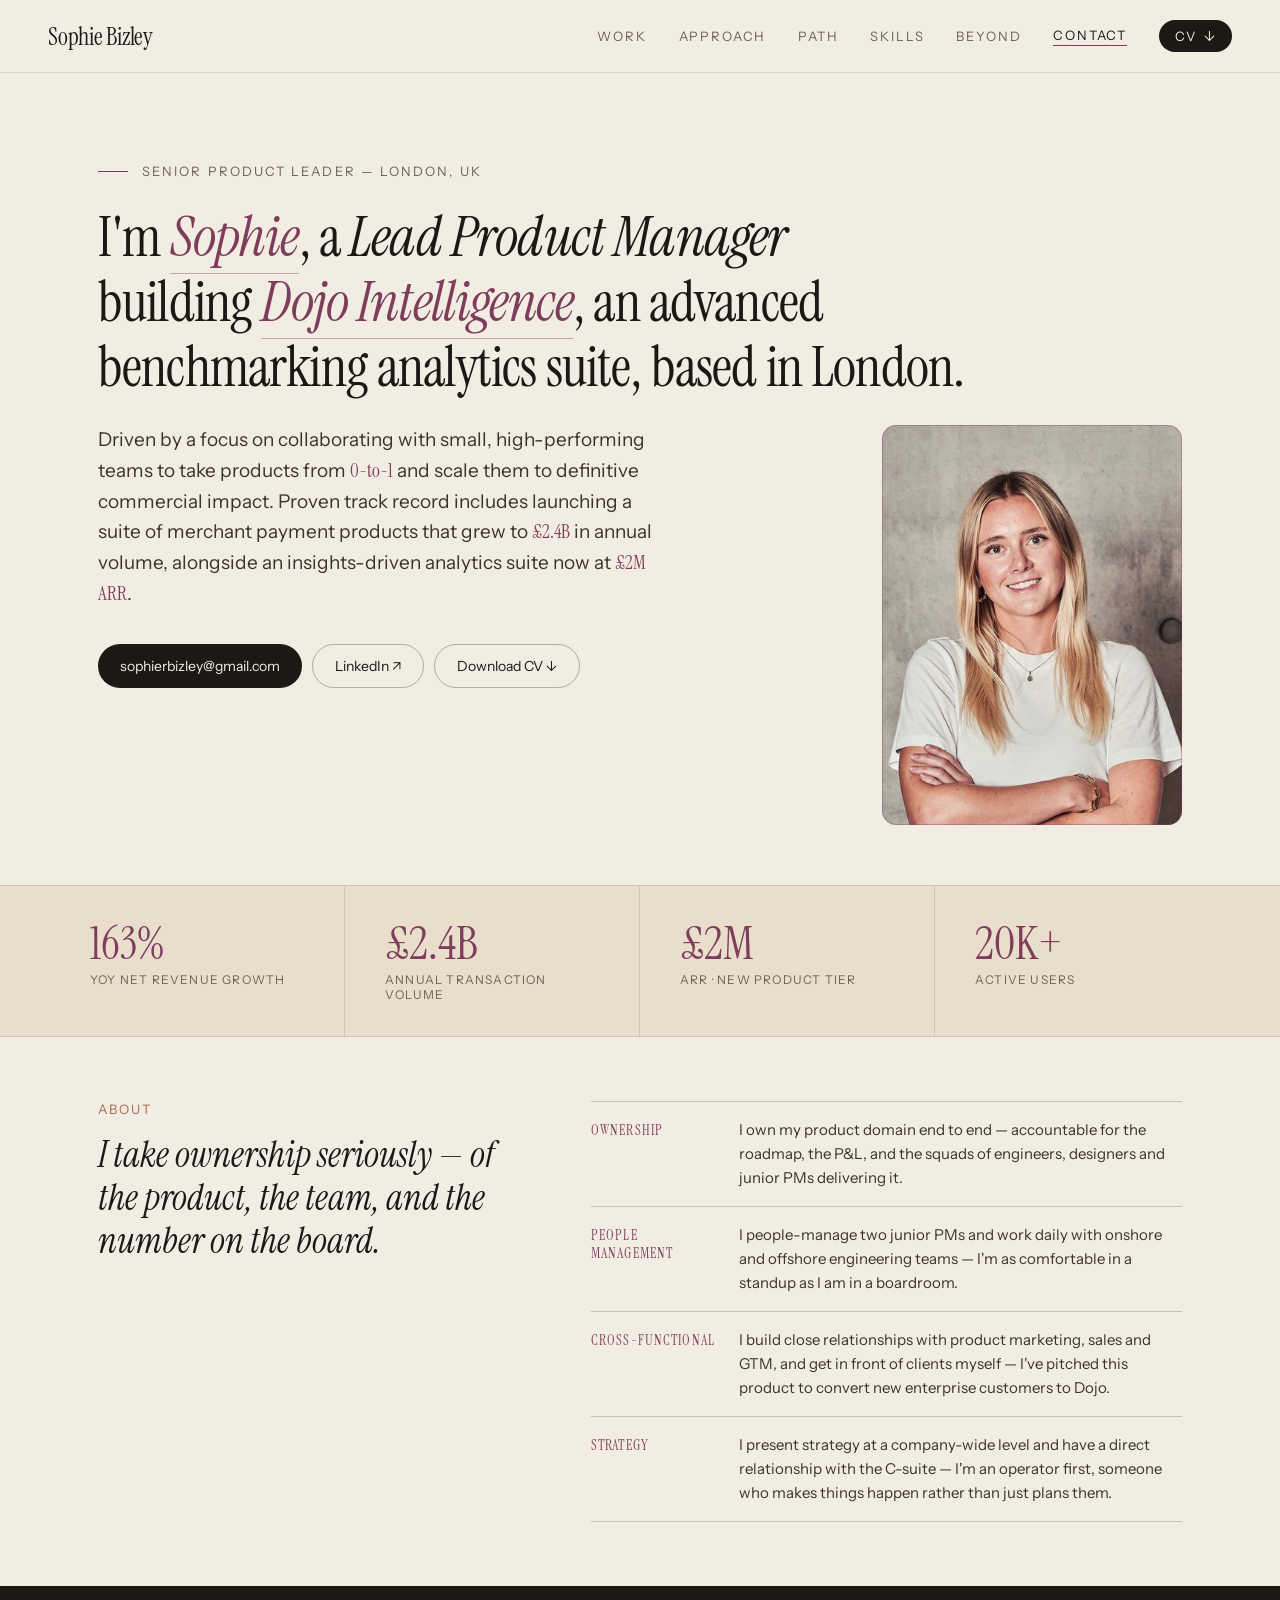
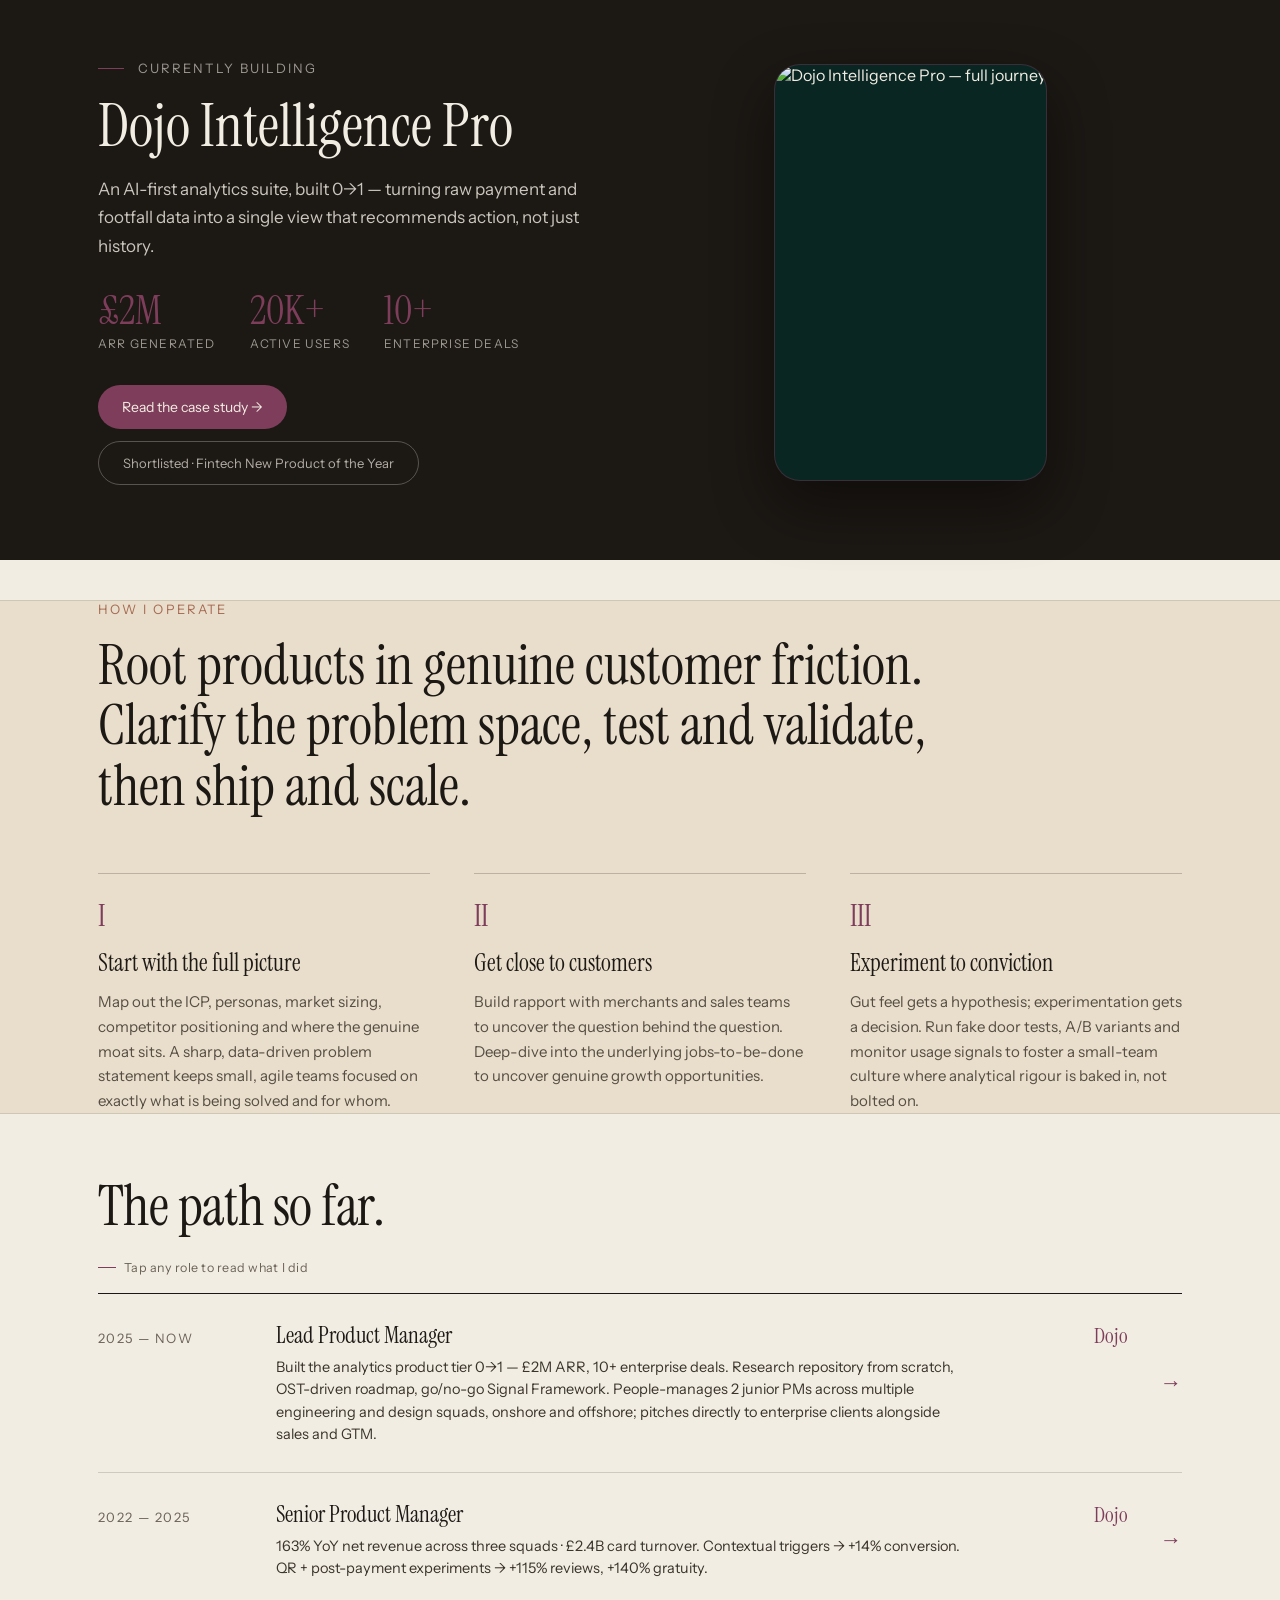
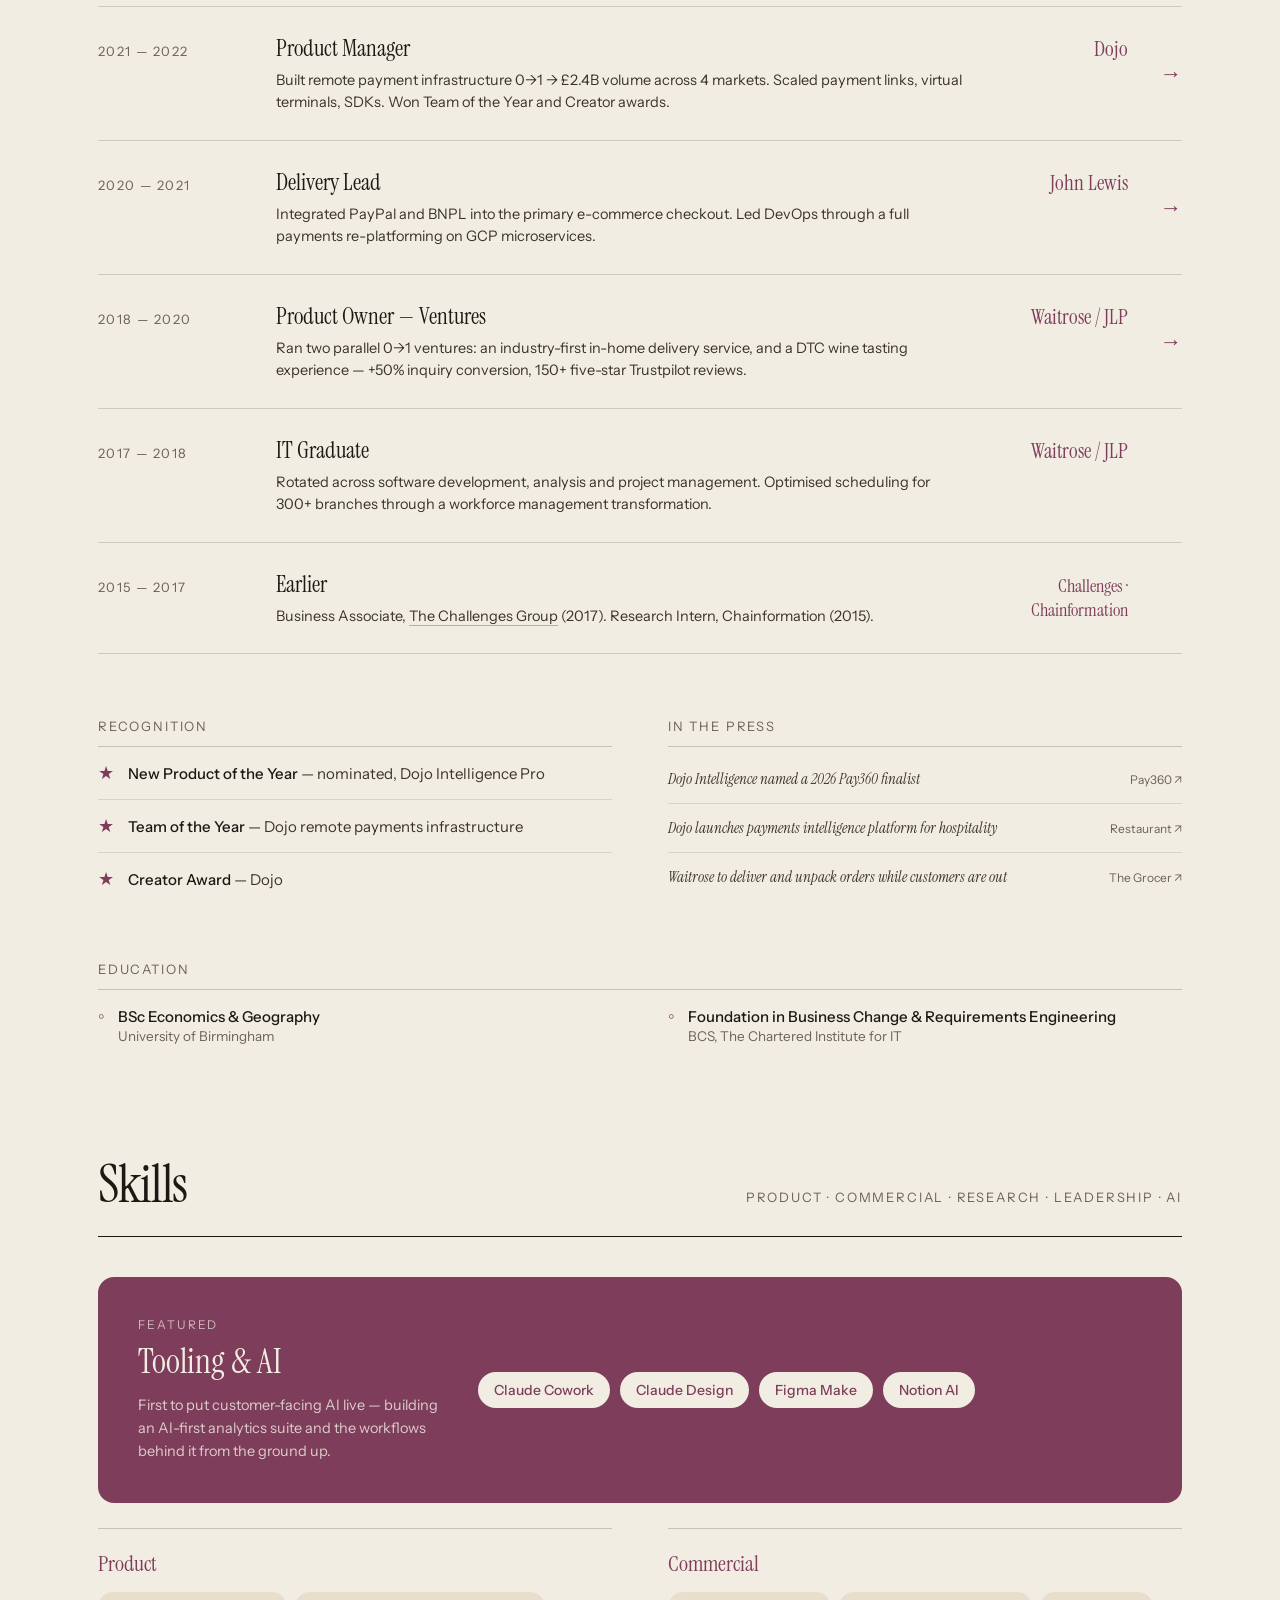
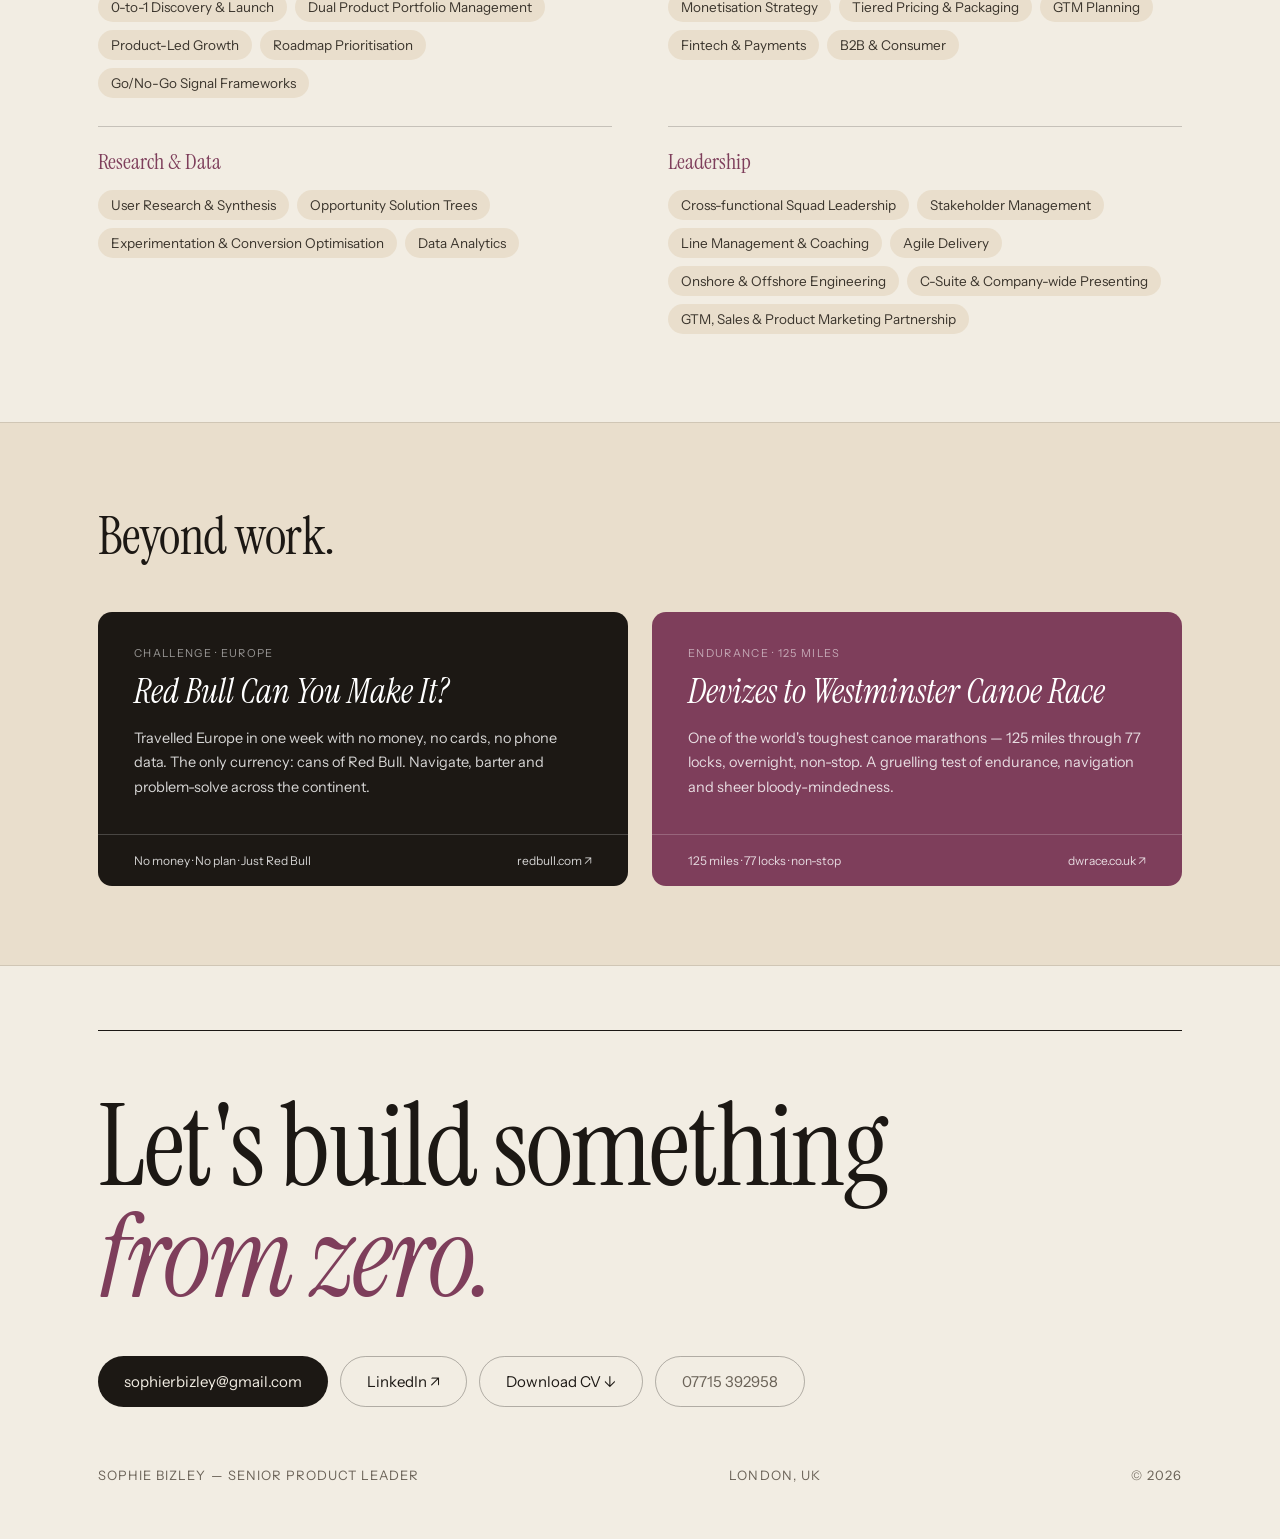
==== commit 9ef0e2b3: "index.html" ====
--- a/index.html
+++ b/index.html
@@ -128,7 +128,7 @@
     </div>
     <div class="feature-media" data-reveal data-reveal-delay="120">
       <div class="feature-media-frame">
-        <img src="full-journey-hd.gif" data-gif="assets/full-journey-hd-poster.png" alt="Dojo Intelligence Pro — full journey">
+        <img src="full-journey-hd.gif" data-gif="full-journey-hd-poster.png" alt="Dojo Intelligence Pro — full journey">
       </div>
     </div>
   </div>
